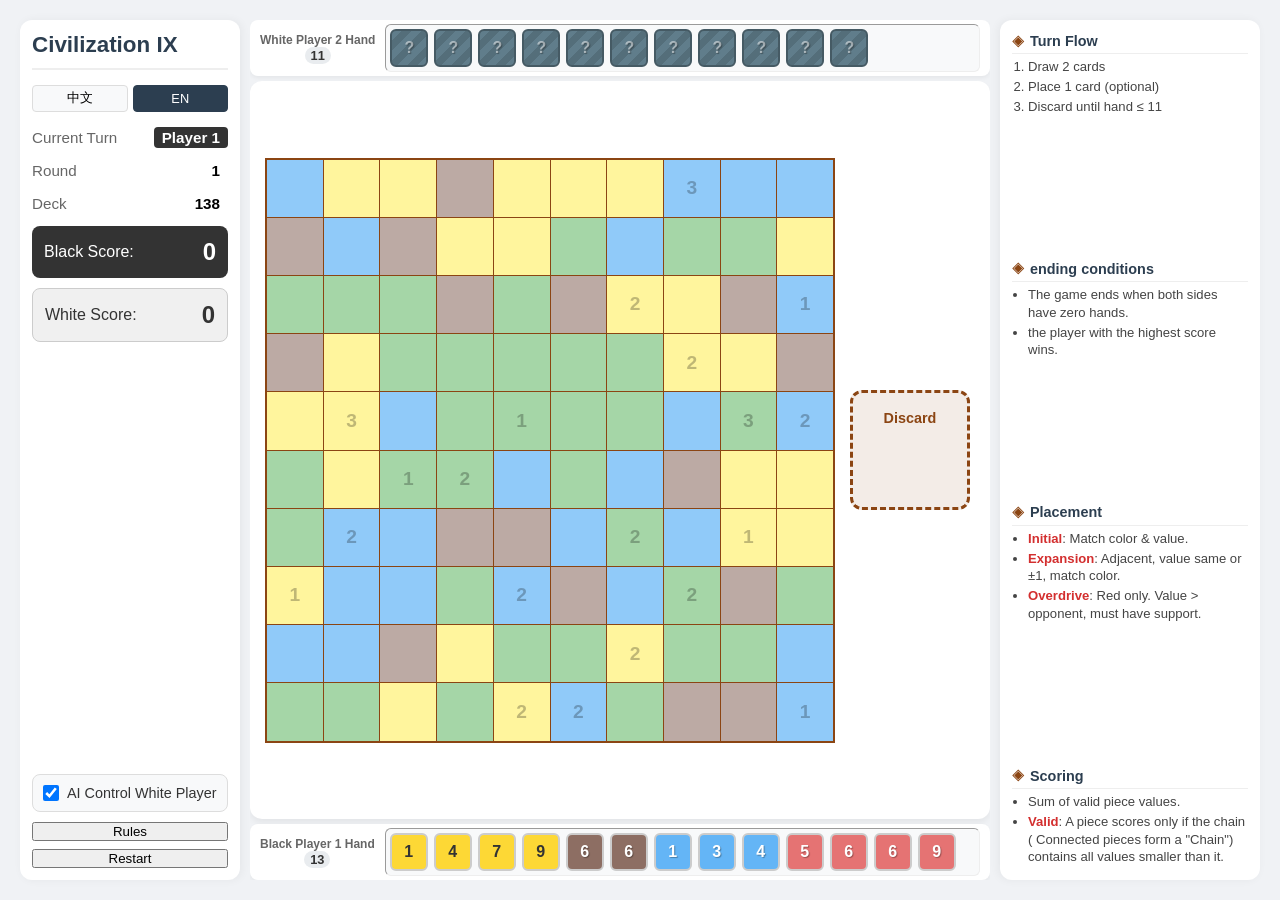
==== game.html @ 2aef65e0 "new game" ====
<!DOCTYPE html>
<html lang="zh-CN">
<head>
    <meta charset="UTF-8">
    <meta name="viewport" content="width=device-width, initial-scale=1.0">
    <title>Map Wars: 9th Civilization</title>
</head>
<body>
    <div class="game-container">
        <!-- 左侧信息栏 -->
        <aside class="sidebar left-sidebar">
            <div class="sidebar-top">
                <h1>Civilization IX</h1>
                <div class="language-select" style="margin-bottom: 15px; display: flex; gap: 5px;">
                    <button class="lang-btn" data-lang="zh">中文</button>
                    <button class="lang-btn active" data-lang="en">EN</button>
                </div>
                <div class="game-stats">
                    <div class="stat-item">
                        <span class="label">Current Turn</span>
                        <span id="current-player-name" class="value p1">Player 1</span>
                    </div>
                    <div class="stat-item">
                        <span class="label">Round</span>
                        <span id="round-number" class="value">1</span>
                    </div>
                    <div class="stat-item">
                        <span class="label">Deck</span>
                        <span id="deck-count" class="value">0</span>
                    </div>
                </div>
            </div>
            
            <div class="player-scores">
                <div class="score-card p1">
                    <span class="player-label">Black Score:</span>
                    <span id="p1-score" class="score-value">0</span>
                </div>
                <div class="score-card p2">
                    <span class="player-label">White Score:</span>
                    <span id="p2-score" class="score-value">0</span>
                </div>
            </div>

            <div class="sidebar-bottom">
                <div class="ai-control" style="margin-bottom: 10px; padding: 10px; background: #f8f9fa; border-radius: 8px; border: 1px solid #ddd;">
                    <label style="display: flex; align-items: center; cursor: pointer; font-size: 0.9rem; color: #333;">
                        <input type="checkbox" id="ai-toggle" style="margin-right: 8px; width: 16px; height: 16px;" checked>
                        AI Control White Player
                    </label>
                </div>
                <button id="rules-btn" class="btn primary" style="width: 100%; margin-bottom: 8px;">Rules</button>
                <button id="restart-btn" class="btn secondary" style="width: 100%;">Restart</button>
            </div>
        </aside>

        <!-- 游戏说明模态框 -->
        <div id="rules-modal" class="modal hidden">
            <div class="modal-content rules-modal-content">
                <span class="close-btn" id="rules-modal-close">&times;</span>
                <div class="rules-scroll-area">
                    <h1>📜 Civilization IX Manual</h1>
                    <p><strong>Civilization IX</strong> is a 2-player abstract strategy game combining space occupation and hand management.</p>
                    
                    <div class="rules-story">
                        <p>Background:</p>
                        <ul>
                            <li>Board: Territory</li>
                            <li>Yellow: Plains</li>
                            <li>Green: Forest</li>
                            <li>Blue: River</li>
                            <li>Brown: Mountain</li>
                            <br>
                            <li>Yellow Card: Plains Civ</li>
                            <li>Green Card: Forest Civ</li>
                            <li>Blue Card: River Civ</li>
                            <li>Brown Card: Mountain Civ</li>
                            <li>Red Card: War Civ</li>
                        </ul>
                    </div>

                    <hr>

                    <h3>1. Components</h3>
                    <ul>
                        <li><strong>Star Map (Board)</strong>: 10x10 grid with four base colors (Yellow, Brown, Blue, Green). Some cells have base values of 1-3.</li>
                        <li><strong>Civilization (Hand)</strong>:
                            <ul>
                                <li><strong>Build Cards</strong>: Yellow/Green (1-9), Blue (1-5), Brown (5-9).</li>
                                <li><strong>Attack Cards (Red)</strong>: Values 5-9, with special "Overdrive" ability.</li>                               
                            </ul>
                        </li>
                    </ul>

                    <hr>

                    <h3>2. Setup</h3>
                    <ul>
                        <li>Each player draws <strong>11 cards</strong> at the start.</li>
                        <li>Player 1 (Black) starts first, followed by Player 2 (White).</li>
                        <li>At the start of each turn, the current player automatically draws 2 cards.</li>
                    </ul>

                    <hr>

                    <h3>3. Turn Flow</h3>
                    <p>During each turn, you can:</p>
                    
                    <h4>A. Build Civilization (Place Card)</h4>
                    <p>Place <strong>at most 1 card</strong> per turn. Placement must follow one of these rules:</p>
                    <ol>
                        <li><strong>Initial</strong>: Match card color and cell color, and value.</li>
                        <li><strong>Expansion</strong>: Match color. Must be adjacent to your existing piece. Value must be same or adjacent (±1).</li>
                        <li><strong>Overdrive (Cover)</strong>: <strong>Red cards only</strong>. Can cover opponent's piece if:
                            <ul>
                                <li>Red card value is <strong>higher</strong> than opponent's piece.</li>
                                <li>Must be adjacent to your existing piece with same or adjacent (±1) value.</li>
                            </ul>
                        </li>
                    </ol>

                    <h4>B. Resource Recycling (Discard)</h4>
                    <ul>
                        <li>Drag 1 card (or 2 if no card was placed) to the "Discard" area.</li>
                        <li>Discard area shows the last recycled card.</li>
                    </ul>

                    <h4>🏁 Turn End</h4>
                    <ul>
                        <li>Turn ends when your hand size is <strong>≤ 11 cards</strong>.</li>
                        <li><em>Note: If you placed a card, discard 1. If not, discard 2 to reach ≤ 11.</em></li>
                    </ul>

                    <hr>

                    <h3>4. Scoring</h3>
                    <p>Game ends when <strong>both players have no cards</strong>. Points are then calculated.</p>
                    
                    <h4>Chain Scoring Rule:</h4>
                    <ul>
                        <li>Connected pieces (Up, Down, Left, Right) form a "Civilization Chain".</li>
                        <li><strong>Ladder Check</strong>: A piece scores only if the chain contains <strong>all values smaller than it</strong>.
                            <ul>
                                <li><em>Example: A value 4 piece scores only if values 1, 2, and 3 exist in the same chain.</em></li>
                            </ul>
                        </li>
                        <li>If valid, the piece value is added to your score; otherwise, it scores 0.</li>
                    </ul>

                    <hr>

                    <h3>5. Victory</h3>
                    <ul>
                        <li>The player with the highest total score wins. Ties are possible.</li>
                    </ul>
                </div>
            </div>
        </div>

        <!-- 中间主区域 -->
        <main class="game-main">
            <!-- Player 2 Hand (Top) -->
            <div class="player-area" id="player2-area">
                <div class="hand-container horizontal-hand-container">
                    <div class="hand-info-mini">
                        <span class="hand-label">White Player 2 Hand</span>
                        <span id="p2-hand-count" class="count-badge">7</span>
                    </div>
                    <div class="hand horizontal-hand" id="p2-hand"></div>
                </div>
            </div>

            <!-- 棋盘与紧靠的丢弃区 -->
            <div class="middle-section">
                <div class="board-main">
                    <div class="board-container">
                        <div id="board" class="board"></div>
                    </div>
                    
                    <!-- 丢弃区紧靠棋盘右侧 -->
                    <aside class="right-panel">
                        <div id="discard-square" class="discard-square">
                            <span class="discard-label">Discard</span>
                            <div id="discard-content" class="discard-content"></div>
                        </div>
                    </aside>
                </div>
            </div>

            <!-- Player 1 Hand (Bottom) -->
            <div class="player-area" id="player1-area">
                <div class="hand-container horizontal-hand-container">
                    <div class="hand-info-mini">
                        <span class="hand-label">Black Player 1 Hand</span>
                        <span id="p1-hand-count" class="count-badge">7</span>
                    </div>
                    <div class="hand horizontal-hand" id="p1-hand"></div>
                </div>
            </div>
        </main>

        <!-- Rules Sidebar -->
        <aside class="rules-sidebar">
            <div class="game-rules">
                <section class="rules-section">
                    <h3>Turn Flow</h3>
                    <ol>
                        <li>Draw 2 cards</li>
                        <li>Place 1 card (optional)</li>
                        <li>Discard until hand ≤ 11</li>
                    </ol>
                </section>

                <section class="rules-section">
                    <h3>Placement</h3>
                    <ul>
                        <li><strong>Initial</strong>: Match color & value.</li>
                        <li><strong>Expansion</strong>: Adjacent, value same or ±1, match color.</li>
                        <li><strong>Overdrive</strong>: Red only. Value > opponent, must have support.</li>
                    </ul>
                </section>

                <section class="rules-section">
                    <h3>Scoring</h3>
                    <ul>
                        <li>Sum of valid piece values.</li>
                        <li><strong>Valid</strong>: Chain must contain all smaller values.</li>
                    </ul>
                </section>

                <section class="rules-section">
                    <h3>Game End</h3>
                    <p>Game ends when both players have no cards.</p>
                </section>
            </div>
        </aside>
    </div>
    
    <!-- Modal: Game Over or Other Alerts -->
    <div id="message-modal" class="modal hidden">
        <div class="modal-content">
            <p id="modal-text"></p>
            <button id="modal-close-btn">Close</button>
        </div>
    </div>

</body>
</html>
<style>
:root {
    --bg-color: #f0f2f5;
    --board-bg: #eecfa1; /* 木纹色（默认，可能被覆盖） */
    --grid-line: #8b4513;
    --p1-color: #333; /* 黑棋 */
    --p2-color: #fff; /* 白棋 */
    --highlight-color: #4caf50;
    --selected-color: #ffeb3b;
    
    /* 格子颜色定义 */
    --cell-yellow: #fff59d;
    --cell-brown: #bcaaa4;
    --cell-blue: #90caf9;
    --cell-green: #a5d6a7;
    
    /* 卡牌颜色定义（稍微深一点以便看清文字） */
    --card-yellow: #fdd835;
    --card-brown: #8d6e63;
    --card-blue: #64b5f6;
    --card-green: #81c784;
    --card-red: #e57373;
}

* {
    box-sizing: border-box;
    margin: 0;
    padding: 0;
}

body {
    font-family: 'Segoe UI', Tahoma, Geneva, Verdana, sans-serif;
    background-color: var(--bg-color);
    display: flex;
    justify-content: center;
    height: 100vh; /* 占满全屏高度 */
    overflow: hidden; /* 禁止滚动 */
    padding: 10px;
}

.game-container {
    display: flex;
    flex-direction: row; 
    align-items: stretch;
    gap: 10px;
    max-width: 1400px;
    width: 100%;
    height: 100%; 
    padding: 10px;
    margin: 0 auto;
}

/* 左侧信息栏 */
.left-sidebar {
    width: 220px;
    background: white;
    padding: 12px;
    border-radius: 12px;
    box-shadow: 2px 0 10px rgba(0,0,0,0.05);
    display: flex;
    flex-direction: column;
    gap: 12px;
    flex-shrink: 0;
}

.sidebar-top h1 {
    font-size: 1.4rem;
    margin-bottom: 15px;
    color: #2c3e50;
    border-bottom: 2px solid #eee;
    padding-bottom: 10px;
}

.game-stats {
    display: flex;
    flex-direction: column;
    gap: 12px;
}

.stat-item {
    display: flex;
    justify-content: space-between;
    align-items: center;
    font-size: 0.95em;
}

.stat-item .label {
    color: #666;
}

.stat-item .value {
    font-weight: bold;
    padding: 2px 8px;
    border-radius: 4px;
}

.stat-item .value.p1 { background-color: #333; color: white; }
.stat-item .value.p2 { background-color: #f0f0f0; color: #333; border: 1px solid #ccc; }

.player-scores {
    display: flex;
    flex-direction: column;
    gap: 10px;
}

.score-card {
    padding: 12px;
    border-radius: 8px;
    display: flex;
    justify-content: space-between;
    align-items: center;
}

.score-card.p1 { background-color: #333; color: white; }
.score-card.p2 { background-color: #f0f0f0; color: #333; border: 1px solid #ccc; }

.score-value {
    font-size: 1.5rem;
    font-weight: bold;
}

.sidebar-bottom {
    margin-top: auto;
}

/* 主游戏区域（手牌-中间区-手牌） */
.game-main {
    flex: 1;
    display: flex;
    flex-direction: column;
    gap: 5px;
    min-width: 0;
    height: 100%;
    overflow: hidden; /* 防止内容溢出导致父元素变形 */
}

.player-area {
    width: 100%;
    background: white;
    padding: 4px 10px;
    border-radius: 8px;
    box-shadow: 0 2px 4px rgba(0,0,0,0.05);
    flex-shrink: 0;
}

.hand-container {
    display: flex;
    align-items: center;
    gap: 10px;
}

.hand-info-mini {
    display: flex;
    flex-direction: column;
    align-items: center;
    min-width: 80px;
}

.hand-label {
    font-size: 0.75em;
    color: #666;
    font-weight: bold;
}

.count-badge {
    background: #e9ecef;
    padding: 1px 6px;
    border-radius: 10px;
    font-size: 0.8em;
    font-weight: bold;
    color: #333;
}

.hand {
    flex: 1;
    display: flex;
    flex-wrap: nowrap;
    overflow-x: auto;
    gap: 6px;
    padding: 4px;
    background: #f8f9fa;
    border-radius: 6px;
    min-height: 48px;
    align-items: center;
    border: 1px inset #eee;
    scrollbar-width: none;
}

.hand::-webkit-scrollbar {
    display: none;
}

.card {
    width: 38px;
    height: 38px;
    border-radius: 6px;
    border: 2px solid #ccc;
    display: flex;
    justify-content: center;
    align-items: center;
    cursor: pointer;
    user-select: none;
    font-size: 1em;
    font-weight: bold;
    color: #fff;
    text-shadow: 1px 1px 1px rgba(0,0,0,0.3);
    transition: all 0.2s;
    flex-shrink: 0;
}

/* 卡牌颜色 */
.card.yellow { background-color: var(--card-yellow); color: #333; text-shadow: none; }
.card.brown { background-color: var(--card-brown); }
.card.blue { background-color: var(--card-blue); }
.card.green { background-color: var(--card-green); }
.card.red { background-color: var(--card-red); }

.card.selected {
    transform: scale(1.15);
    box-shadow: 0 0 8px var(--selected-color);
    border-color: var(--selected-color) !important;
    z-index: 10;
}

/* Board */
.middle-section {
    flex: 1;
    display: flex;
    flex-direction: row;
    gap: 5px;
    min-height: 0;
    min-width: 0; /* 允许内部元素根据比例收缩 */
}

.board-main {
    flex: 1;
    background: white;
    padding: 15px;
    border-radius: 12px;
    box-shadow: 0 4px 6px rgba(0,0,0,0.05);
    display: flex;
    flex-direction: row;
    justify-content: center;
    align-items: center;
    min-height: 0;
    min-width: 0; /* 关键：允许 board-main 缩小以适应比例计算 */
    gap: 15px;
}

.board-container {
    /* 使用 vmin 方案：无论窗口如何变化，棋盘始终以视口较小边的 65% 作为基准，
       这样在所有浏览器中都能保证绝对的正方形，且不会被父容器宽度限制死 */
    height: 65vmin; 
    width: 65vmin;
    max-height: calc(100vh - 250px);
    max-width: calc(100% - 140px);
    aspect-ratio: 1 / 1;
    flex: 0 0 auto;
    display: block;
    position: relative;
}

.board {
    display: grid;
    grid-template-columns: repeat(10, 1fr);
    grid-template-rows: repeat(10, 1fr);
    gap: 1px;
    background-color: var(--grid-line);
    border: 2px solid var(--grid-line);
    width: 100%;
    height: 100%;
}

.right-panel {
    width: 125px;
    display: flex;
    flex-direction: column;
    gap: 10px;
    flex-shrink: 0;
    justify-content: center;
}

.rules-sidebar {
    width: 260px;
    background: white;
    padding: 12px;
    border-radius: 12px;
    box-shadow: -2px 0 10px rgba(0,0,0,0.05);
    display: flex;
    flex-direction: column;
    flex-shrink: 0;
    height: 100%;
}

.game-rules {
    height: 100%;
    display: flex;
    flex-direction: column;
    justify-content: space-between; /* 均匀分布规则段落 */
    font-size: 0.82rem;
    color: #444;
    line-height: 1.35;
}

.rules-section {
    margin-bottom: 8px;
}

.rules-section:last-child {
    margin-bottom: 0;
}

.rules-section h3 {
    font-size: 0.9rem;
    color: #2c3e50;
    margin-bottom: 4px;
    padding-bottom: 2px;
    border-bottom: 1px solid #eee;
    display: flex;
    align-items: center;
}

.rules-section h3::before {
    content: '◈';
    margin-right: 6px;
    color: #8b4513;
    font-size: 0.75rem;
}

.rules-section ul, .rules-section ol {
    padding-left: 16px;
}

.rules-section li {
    margin-bottom: 2px;
}

.rules-section strong {
    color: #d32f2f;
}

.discard-container {
    display: flex;
    flex-direction: column;
    align-items: center;
    justify-content: center;
    height: 100%;
}

.discard-square {
    width: 120px;
    height: 120px;
    border: 3px dashed #8b4513;
    border-radius: 12px;
    background-color: rgba(139, 69, 19, 0.1);
    display: flex;
    flex-direction: column;
    align-items: center;
    justify-content: center;
    cursor: pointer;
    transition: all 0.3s;
    position: relative;
}

.discard-square:hover {
    background-color: rgba(139, 69, 19, 0.2);
    transform: scale(1.05);
}

.discard-label {
    font-size: 0.9em;
    font-weight: bold;
    color: #8b4513;
    margin-bottom: 5px;
    pointer-events: none;
}

.discard-content {
    width: 60px;
    height: 60px;
    display: flex;
    justify-content: center;
    align-items: center;
}

.discard-content .card {
    transform: scale(1.5);
    cursor: default;
}

.cell {
    position: relative;
    cursor: pointer;
    width: 100%;
    height: 100%;
    display: flex;
    justify-content: center;
    align-items: center;
}

/* 颜色样式 */
.cell.yellow { background-color: var(--cell-yellow); }
.cell.brown { background-color: var(--cell-brown); }
.cell.blue { background-color: var(--cell-blue); }
.cell.green { background-color: var(--cell-green); }

.cell:hover {
    filter: brightness(0.9);
}

.cell.has-piece {
    cursor: default;
}

/* 合法位置高亮 */
.cell.highlight-valid::after {
    content: '';
    position: absolute;
    top: 0;
    left: 0;
    right: 0;
    bottom: 0;
    background-color: rgba(255, 255, 255, 0.3);
    box-shadow: inset 0 0 0 4px #3406b1, inset 0 0 20px rgba(198, 8, 11, 0.8);
    z-index: 3;
    pointer-events: none;
    animation: pulse-highlight 1s infinite ease-in-out;
}

/* 最后落子位置高亮 */
.cell.last-move::before {
    content: '';
    position: absolute;
    top: 0;
    left: 0;
    right: 0;
    bottom: 0;
    border: 3px solid #ff4444; /* 显眼的红色边框 */
    background-color: rgba(255, 68, 68, 0.15); /* 淡淡的红底 */
    z-index: 4;
    pointer-events: none;
    box-shadow: 0 0 10px rgba(255, 68, 68, 0.5);
}

@keyframes pulse-highlight {
    0% { opacity: 0.6; transform: scale(1); }
    50% { opacity: 1; transform: scale(0.98); }
    100% { opacity: 0.6; transform: scale(1); }
}

.cell-number {
    font-size: 1.2rem;
    font-weight: bold;
    color: rgba(0, 0, 0, 0.25); /* 半透明黑色，避免干扰棋子视觉 */
    user-select: none;
    z-index: 1;
}

/* 移动端字体调整 */
@media (max-width: 600px) {
    .cell-number {
        font-size: 0.9rem;
    }
}

.piece {
    width: 90%;
    height: 90%;
    border-radius: 6px; /* 类似卡牌的圆角 */
    position: absolute;
    top: 5%;
    left: 5%;
    z-index: 2; /* 确保在数字之上 */
    display: flex;
    justify-content: center;
    align-items: center;
    font-weight: bold;
    font-size: 1.1em;
    color: white; /* 默认文字颜色 */
    text-shadow: 1px 1px 1px rgba(0,0,0,0.3);
    border-width: 3px;
    border-style: solid;
    box-shadow: 0 2px 4px rgba(0,0,0,0.2);
}

/* 棋子颜色（对应手牌颜色）- 仅作为文字颜色或边框颜色的参考，背景由玩家归属决定 */
/* 
.piece.yellow { background-color: var(--card-yellow); color: #333; text-shadow: none; }
.piece.brown { background-color: var(--card-brown); }
.piece.blue { background-color: var(--card-blue); }
.piece.green { background-color: var(--card-green); }
*/

/* 区分两家落子归属（通过背景颜色和边框） */
.piece.p1 {
    background-color: #333; /* 玩家1 深色背景 */
    color: #fff;            /* 白色文字 */
    border-color: #000;     /* 黑色边框 */
}

.piece.p2 {
    background-color: #f0f0f0; /* 玩家2 浅色背景 */
    color: #000;               /* 黑色文字 */
    border-color: #fff;        /* 白色边框 */
}

/* 如果想保留原来的颜色信息，可以用文字颜色来区分 */
.piece.p1.yellow { color: var(--card-yellow); }
.piece.p1.brown { color: var(--card-brown); }
.piece.p1.blue { color: var(--card-blue); }
.piece.p1.green { color: var(--card-green); }
.piece.p1.red { color: var(--card-red); }

/* 对于浅色背景的P2，颜色可能需要调整深一点以保证对比度，或者直接用原色 */
.piece.p2.yellow { color: #fbc02d; /* 深一点的黄 */ }
.piece.p2.brown { color: #795548; /* 原棕色 */ }
.piece.p2.blue { color: #1976d2; /* 原蓝色 */ }
.piece.p2.green { color: #388e3c; /* 原绿色 */ }
.card.ai-hidden {
    background: linear-gradient(135deg, #607d8b 25%, #546e7a 25%, #546e7a 50%, #607d8b 50%, #607d8b 75%, #546e7a 75%, #546e7a 100%);
    background-size: 20px 20px;
    color: rgba(255,255,255,0.5);
    border: 2px solid #455a64;
    cursor: default;
}

.lang-btn {
    flex: 1;
    padding: 4px 8px;
    font-size: 0.8rem;
    border: 1px solid #ddd;
    background: #f8f9fa;
    cursor: pointer;
    border-radius: 4px;
    transition: all 0.2s;
}

.lang-btn.active {
    background: #2c3e50;
    color: white;
    border-color: #2c3e50;
}

.lang-btn:hover:not(.active) {
    background: #e9ecef;
}

/* Modal */
.modal {
    position: fixed;
    top: 0; left: 0; width: 100%; height: 100%;
    background: rgba(0,0,0,0.5);
    display: flex;
    justify-content: center;
    align-items: center;
    z-index: 100;
}

.modal.hidden {
    display: none;
}

.modal-content {
    background: white;
    padding: 20px;
    border-radius: 8px;
    text-align: center;
    box-shadow: 0 4px 12px rgba(0,0,0,0.15);
}

/* 游戏说明模态框特有样式 */
.rules-modal-content {
    max-width: 800px;
    width: 90%;
    max-height: 85vh;
    display: flex;
    flex-direction: column;
    text-align: left;
    position: relative;
    padding: 30px;
}

.rules-scroll-area {
    overflow-y: auto;
    padding-right: 15px;
}

.rules-scroll-area h1 {
    font-size: 1.8rem;
    margin-bottom: 20px;
    color: #2c3e50;
    text-align: center;
}

.rules-scroll-area h3 {
    margin: 20px 0 10px 0;
    color: #2c3e50;
    border-left: 4px solid #4caf50;
    padding-left: 10px;
}

.rules-scroll-area h4 {
    margin: 15px 0 8px 0;
    color: #34495e;
}

.rules-scroll-area p {
    margin-bottom: 10px;
    line-height: 1.6;
    color: #444;
}

.rules-scroll-area ul, .rules-scroll-area ol {
    margin-bottom: 15px;
    padding-left: 25px;
    line-height: 1.6;
    color: #444;
}

.rules-scroll-area li {
    margin-bottom: 5px;
}

.rules-scroll-area hr {
    margin: 25px 0;
    border: 0;
    border-top: 1px solid #eee;
}

.rules-story {
    background: #f9f9f9;
    padding: 15px;
    border-radius: 8px;
    font-size: 0.9rem;
    color: #666;
    margin-bottom: 20px;
}

.rules-story ul {
    list-style: none;
    padding-left: 0;
    display: grid;
    grid-template-columns: 1fr 1fr;
    gap: 5px;
}

.close-btn {
    position: absolute;
    top: 15px;
    right: 20px;
    font-size: 28px;
    cursor: pointer;
    color: #aaa;
    transition: color 0.2s;
}

.close-btn:hover {
    color: #333;
}

/* Responsive tweaks for very small screens */
@media (max-height: 600px) {
    header { padding: 5px 10px; }
    header h1 { font-size: 1rem; }
    .player-area { padding: 5px; }
    .card { width: 30px; height: 30px; font-size: 0.8em; }
    .hand { min-height: 40px; }
}

</style>
<script>
// 游戏常量
const BOARD_SIZE = 10;
const INITIAL_HAND_SIZE = 11;
const CELL_COLORS = ['yellow', 'brown', 'blue', 'green'];
const CARD_COLORS = ['yellow', 'brown', 'blue', 'green', 'red'];

// 游戏状态
let state = {
    currentLang: 'en',
    board: [],
    currentPlayer: 1,
    round: 1,
    selectedCardIndex: null,
    discardedCard: null,
    lastMove: null, // 新增：记录最后一次落子的位置 {row, col}
    gameActive: true,
    placedThisTurn: false, // 新增：记录本回合是否已放置棋子
    isAIEnabled: true, // 新增：是否开启AI托管
    deck: [], // 新增牌堆
    players: {
        1: { name: '玩家 1 黑色', hand: [] },
        2: { name: '玩家 2 白色', hand: [] }
    },
    aiPlannedCardIndex: null // 记录极大极小法选中的最佳落子手牌索引
};

// 多语言配置
const i18n = {
    zh: {
        gameTitle: "《 九阶文明 》",
        currentPlayer: "当前回合",
        p1Name: "玩家 1",
        p2Name: "玩家 2",
        round: "回合数",
        deckRemaining: "牌堆剩余",
        p1ScoreLabel: "黑棋玩家得分：",
        p2ScoreLabel: "白棋玩家得分：",
        aiControl: "电脑托管白色玩家",
        rulesBtn: "游戏说明",
        restartBtn: "重新开始",
        p1HandLabel: "黑色玩家 1 手牌",
        p2HandLabel: "白色玩家 2 手牌",
        discardLabel: "丢弃区",
        modalClose: "关闭",
        gameOverTitle: "游戏结束！",
        p1Win: "玩家 1 (黑棋) 获胜！",
        p2Win: "玩家 2 (白棋) 获胜！",
        draw: "平局！",
        scoreDetail: "最终得分 - 黑棋: {s1}, 白棋: {s2}",
        alertPlaced: "本回合已经放置过棋子了，请丢弃手牌以结束回合。",
        alertSelectCard: "请先选择一张手牌！",
        alertRedOnly: "覆盖失败！只有红色手牌可以覆盖对手的棋子。",
        alertRedHigher: "覆盖失败！红色手牌数值 ({v1}) 必须高于对方的牌数值 ({v2})。",
        alertRedSupport: "覆盖失败！要求目标格四周有己方且数值相同或相邻的棋子。",
        alertInvalidMove: "落子失败！请检查：\n1. 是否颜色相同且数值匹配 (针对1-3分格子)\n2. 是否颜色相同且相邻有数值相同或相邻的己方棋子\n3. 红色手牌覆盖对方棋子需数值更高且相邻有己方棋子",
        rulesHtml: `
            <h1>📜 《九阶文明》游戏说明书</h1>
            <p><strong>《九阶文明》</strong> 是一款融合了空间占领、数值博弈与手牌管理的双人(或多人)抽象策略游戏。</p>
            <div class="rules-story">
                <p>颜色代表：黄色-平原, 绿色-森林, 蓝色-河流, 棕色-山川, 红色-战争</p>
            </div>
            <hr>
            <h3>1. 游戏组件</h3>
            <ul>
                <li><strong>星图 (棋盘)</strong>：10x10 网格，四种基础颜色。</li>
                <li><strong>文明序列 (手牌)</strong>：8组黄牌 (1-9)、4组绿牌 (1-9)、4组蓝牌 (1-5)、4组棕牌 (5-9)   、2组红色 (5-9)。</li>
            </ul>
            <hr>
            <h3>2. 回合流程</h3>
            <p>1. 抓2张牌；2. 放置最多1张牌；3. 弃牌至手牌 ≤ 11张。</p>
            <hr>
            <h3>3. 落子规则</h3>
            <ul>
                <li><strong>初始占领</strong>：颜色与数值均匹配。</li>
                <li><strong>扩张连通</strong>：放置在己方四周，数值相同或相邻(±1)。</li>
                <li><strong>降维覆盖</strong>：红色牌可覆盖对手，需数值更大且四周有己方支撑。</li>
            </ul>
            <hr>
            <h3>4. 得分与结算</h3>
            <p><strong>连通块法则</strong>：连通块内必须包含比该棋子小的所有数值才能得分。</p>
        `
    },
    en: {
        gameTitle: "Civilization IX",
        currentPlayer: "Current Turn",
        p1Name: "Player 1",
        p2Name: "Player 2",
        round: "Round",
        deckRemaining: "Deck",
        p1ScoreLabel: "Black Score:",
        p2ScoreLabel: "White Score:",
        aiControl: "AI Control White Player",
        rulesBtn: "Rules",
        restartBtn: "Restart",
        p1HandLabel: "Black Player 1 Hand",
        p2HandLabel: "White Player 2 Hand",
        discardLabel: "Discard",
        modalClose: "Close",
        gameOverTitle: "Game Over!",
        p1Win: "Player 1 (Black) Wins!",
        p2Win: "Player 2 (White) Wins!",
        draw: "It's a Draw!",
        scoreDetail: "Final Score - Black: {s1}, White: {s2}",
        alertPlaced: "You have already placed a piece this turn. Please discard to end your turn.",
        alertSelectCard: "Please select a card first!",
        alertRedOnly: "Cover failed! Only red cards can cover opponent's pieces.",
        alertRedHigher: "Cover failed! Red card value ({v1}) must be higher than the target piece ({v2}).",
        alertRedSupport: "Cover failed! Target cell must be adjacent to your existing piece with same or adjacent value.",
        alertInvalidMove: "Invalid move! Please check:\n1. Match color and value (for 1-3 point cells)\n2. Match color and adjacent to your piece with same or adjacent value\n3. Red card cover needs higher value and your support piece nearby",
        rulesHtml: `
            <h1>📜 Civilization IX Manual</h1>
            <p><strong>Civilization IX</strong> is a 2-player abstract strategy game combining space occupation and hand management.</p>
            <div class="rules-story">
                <p>Colors: Yellow-Plains, Green-Forest, Blue-River, Brown-Mountain, Red-War</p>
            </div>
            <hr>
            <h3>1. Components</h3>
            <ul>
                <li><strong>Star Map (Board)</strong>: 10x10 grid with 4 base colors.</li>
                <li><strong>Civilization (Hand)</strong>: 8 sets of yellow cards (1-9), 4 sets of green cards (1-9), 4 sets of blue cards (1-5), 4 sets of brown cards (5-9),  4 sets of red cards (5-9).</li>
            </ul>
            <hr>
            <h3>2. Turn Flow</h3>
            <p>1. Draw 2 cards; 2. Place up to 1 card; 3. Discard until hand ≤ 11.</p>
            <hr>
            <h3>3. Placement Rules</h3>
            <ul>
                <li><strong>Initial</strong>: Match card color and cell color, and value.</li>
                <li><strong>Expansion</strong>: Match color. Must be adjacent to your existing piece. Value must be same or adjacent (±1).</li>
                <li><strong>Overdrive (Cover)</strong>: <strong>Red cards only</strong>. Can cover opponent's piece if:
                    <ul>
                        <li>Red card value is <strong>higher</strong> than opponent's piece.</li>
                        <li>Must be adjacent to your existing piece with same or adjacent (±1) value.</li>
                    </ul>
                </li>
            </ul>
            <hr>
            <h3>4. Scoring</h3>
            <p><strong>Chain Scoring Rule</strong>: Connected pieces form a "Civilization Chain". A piece scores only if the chain contains <strong>all values smaller than it</strong>.</p>
        `
    }
};

// DOM 元素
const boardEl = document.getElementById('board');
const p1HandEl = document.getElementById('p1-hand');
const p2HandEl = document.getElementById('p2-hand');
const turnIndicatorEl = document.getElementById('current-player-name');
const roundIndicatorEl = document.getElementById('round-number');
const restartBtn = document.getElementById('restart-btn');
const discardSquareEl = document.getElementById('discard-square');
const discardContentEl = document.getElementById('discard-content');
const p1Area = document.getElementById('player1-area');
const p2Area = document.getElementById('player2-area');
const p1CountEl = document.getElementById('p1-hand-count');
const p2CountEl = document.getElementById('p2-hand-count');
const p1ScoreEl = document.getElementById('p1-score');
const p2ScoreEl = document.getElementById('p2-score');
const deckCountEl = document.getElementById('deck-count');
const aiToggleEl = document.getElementById('ai-toggle');
const rulesBtn = document.getElementById('rules-btn');
const rulesModal = document.getElementById('rules-modal');
const rulesModalClose = document.getElementById('rules-modal-close');

// 语言切换处理
const langBtns = document.querySelectorAll('.lang-btn');
langBtns.forEach(btn => {
    btn.addEventListener('click', () => {
        const lang = btn.dataset.lang;
        if (state.currentLang === lang) return;
        
        state.currentLang = lang;
        langBtns.forEach(b => b.classList.toggle('active', b.dataset.lang === lang));
        updateLanguageUI();
    });
});

function updateLanguageUI() {
    const t = i18n[state.currentLang];
    
    // 更新左侧边栏
    document.querySelector('.sidebar-top h1').textContent = t.gameTitle;
    document.querySelector('.stat-item:nth-child(1) .label').textContent = t.currentPlayer;
    document.querySelector('.stat-item:nth-child(2) .label').textContent = t.round;
    document.querySelector('.stat-item:nth-child(3) .label').textContent = t.deckRemaining;
    
    document.querySelector('.score-card.p1 .player-label').textContent = t.p1ScoreLabel;
    document.querySelector('.score-card.p2 .player-label').textContent = t.p2ScoreLabel;
    
    document.querySelector('.ai-control label').lastChild.textContent = t.aiControl;
    rulesBtn.textContent = t.rulesBtn;
    restartBtn.textContent = t.restartBtn;
    
    // 更新手牌区域标签
    document.querySelector('#player1-area .hand-label').textContent = t.p1HandLabel;
    document.querySelector('#player2-area .hand-label').textContent = t.p2HandLabel;
    
    // 更新丢弃区标签
    document.querySelector('.discard-label').textContent = t.discardLabel;
    
    // 更新规则说明模态框
    document.querySelector('.rules-scroll-area').innerHTML = t.rulesHtml;
    
    // 更新右侧规则栏
    const rulesSidebar = document.querySelector('.rules-sidebar');
    if (state.currentLang === 'en') {
        rulesSidebar.innerHTML = `
            <div class="game-rules">
                <section class="rules-section">
                    <h3>Turn Flow</h3>
                    <ol>
                        <li>Draw 2 cards </li>
                        <li>Place 1 card (optional)</li>
                        <li>Discard until hand ≤ 11</li>
                    </ol>
                </section>
                <section class="rules-section">
                    <h3>ending conditions</h3>
                    <ul>
                        <li>The game ends when both sides have zero hands.</li>
                        <li>the player with the highest score wins.</li>
                    </ul>
                </section>                
                <section class="rules-section">
                    <h3>Placement</h3>
                    <ul>
                        <li><strong>Initial</strong>: Match color & value.</li>
                        <li><strong>Expansion</strong>: Adjacent, value same or ±1, match color.</li>
                        <li><strong>Overdrive</strong>: Red only. Value > opponent, must have support.</li>
                    </ul>
                </section>
                <section class="rules-section">
                    <h3>Scoring</h3>
                    <ul>
                        <li>Sum of valid piece values.</li>
                        <li><strong>Valid</strong>: A piece scores only if the chain ( Connected pieces form a "Chain") contains all values smaller than it.</li>
                    </ul>
                </section>
            </div>
        `;
    } else {
        // 恢复中文规则栏（简化逻辑，直接替换 HTML）
        rulesSidebar.innerHTML = `
            <div class="game-rules">
                <section class="rules-section">
                    <h3>回合流程</h3>
                    <ol>
                        <li>抓2张牌</li>
                        <li>放置1张牌到棋盘（符合规则）</li>
                        <li>丢弃1张牌（如无牌放置，则丢弃2张）</li>
                    </ol>
                </section>
                <section class="rules-section">
                    <h3>落子规则</h3>
                    <ul>
                        <li><strong>初始占领</strong>：手牌与格子颜色与数值均相同。</li>
                        <li><strong>扩张连通</strong>：放置在己方四周，与己方棋子数值相同或相邻(±1)，与格子颜色相同。</li>
                        <li><strong>降维覆盖</strong>：<strong>仅限红色手牌</strong>。数值需大于对手且四周有己方棋子(数值相同或相邻)可将对手牌覆盖。</li>
                    </ul>
                </section>
                <section class="rules-section">
                    <h3>结束条件</h3>
                    <ul>
                        <li>牌堆耗尽，双方手牌为0</li>
                        <li>得分高者获胜</li>
                    </ul>
                </section>                
                <section class="rules-section">
                    <h3>得分算法</h3>
                    <ul>
                        <li>得分为所有有效棋子数值之和。</li>
                        <li><strong>有效校验</strong>：该棋子连接的己方棋子中包含所有比该棋子数值小的<strong>所有</strong>数值（如4分需有1,2,3）。</li>
                    </ul>
                </section>
            </div>
        `;
    }

    // 重新渲染当前状态文本
    updateUI();
}



// 监听AI开关
aiToggleEl.addEventListener('change', (e) => {
    state.isAIEnabled = e.target.checked;
    renderHands(); // 立即更新手牌显示（隐藏或显示）
    
    // 如果轮到玩家2且刚刚开启了AI，立即执行
    if (state.currentPlayer === 2 && state.isAIEnabled && state.gameActive) {
        runAIAction();
    }
});

// 游戏说明弹窗逻辑
rulesBtn.addEventListener('click', () => {
    rulesModal.classList.remove('hidden');
});

rulesModalClose.addEventListener('click', () => {
    rulesModal.classList.add('hidden');
});

// 点击模态框背景关闭
rulesModal.addEventListener('click', (e) => {
    if (e.target === rulesModal) {
        rulesModal.classList.add('hidden');
    }
});

// 辅助函数：生成随机整数 [min, max]
function getRandomInt(min, max) {
    return Math.floor(Math.random() * (max - min + 1)) + min;
}

// 初始化牌堆
function initDeck() {
    const deck = [];
    const config = [
        { color: 'yellow', groups: 8 , minv: 1, maxv: 9},      
        { color: 'green', groups: 4 ,minv: 1, maxv: 9},       
        { color: 'blue', groups: 4 ,minv: 1, maxv: 5},
        { color: 'brown', groups: 4 , minv: 4,maxv: 9},        
        { color: 'red', groups: 2 , minv: 5, maxv: 9},
    ];

    config.forEach(item => {
        for (let g = 0; g < item.groups; g++) {
            for (let v = item.minv; v <= item.maxv; v++) {
                deck.push({ color: item.color, value: v });
            }
        }
    });

    // 洗牌 (Fisher-Yates)
    for (let i = deck.length - 1; i > 0; i--) {
        const j = Math.floor(Math.random() * (i + 1));
        [deck[i], deck[j]] = [deck[j], deck[i]];
    }
    
    return deck;
}

// 初始化游戏
function initGame() {
    // 初始化牌堆
    state.deck = initDeck();

    // 初始化棋盘
    state.board = Array(BOARD_SIZE).fill(null).map(() => 
        Array(BOARD_SIZE).fill(null).map(() => ({
            owner: null,
            color: CELL_COLORS[Math.floor(Math.random() * CELL_COLORS.length)],
            value: 0, // 默认为0
            pieceColor: null,
            pieceValue: null
        }))
    );

    // 随机选择20个格子设为1-3，且颜色固定
    const colorForValue1 = ['yellow', 'blue', 'green'];
    let count = 0;
    while (count < 20) {
        const r = Math.floor(Math.random() * BOARD_SIZE);
        const c = Math.floor(Math.random() * BOARD_SIZE);
        if (state.board[r][c].value === 0) {
            state.board[r][c].value = getRandomInt(1, 3);
            state.board[r][c].color = colorForValue1[count % 3] || 'yellow';
            count++;
        }
    }

    // 初始化手牌：从牌堆中抽取 INITIAL_HAND_SIZE 张牌
    state.players[1].hand = [];
    state.players[2].hand = [];
    
    for (let i = 0; i < INITIAL_HAND_SIZE; i++) {
        drawCard(1);
        drawCard(2);
    }
    // 先手玩家（玩家 1）多抓一张牌,暂时取消
    drawCard(1);
    drawCard(1);    

    state.currentPlayer = 1;
    state.round = 1;
    state.selectedCardIndex = null;
    state.discardedCard = null;
    state.lastMove = null;
    state.placedThisTurn = false;
    state.gameActive = true;

    // 渲染
    renderBoard();
    renderHands();
    renderDiscardSquare();
    updateUI();
}

// 辅助函数：生成一张随机卡牌
function generateRandomCard() {
    return {
        color: CARD_COLORS[Math.floor(Math.random() * CARD_COLORS.length)],
        value: getRandomInt(1, 9) // 数值范围改为 1-9
    };
}

// 渲染棋盘
function renderBoard() {
    boardEl.innerHTML = '';
    const selectedCard = state.selectedCardIndex !== null ? state.players[state.currentPlayer].hand[state.selectedCardIndex] : null;

    for (let r = 0; r < BOARD_SIZE; r++) {
        for (let c = 0; c < BOARD_SIZE; c++) {
            const cellData = state.board[r][c];
            const cell = document.createElement('div');
            
            // 添加基础类和颜色类
            cell.className = `cell ${cellData.color}`;
            cell.dataset.row = r;
            cell.dataset.col = c;

            // 检查并添加最后落子的高亮提示
            if (state.lastMove && state.lastMove.row === r && state.lastMove.col === c) {
                cell.classList.add('last-move');
            }

            // 检查并添加合法落子位置的高亮提示
            if (selectedCard && isValidMove(r, c, selectedCard)) {
                cell.classList.add('highlight-valid');
            }
            
            // 显示数值
            // 创建一个 span 来显示数字，确保它在底层
            const numberSpan = document.createElement('span');
            numberSpan.className = 'cell-number';
            // 只有数值为0时才不显示
            numberSpan.textContent = cellData.value === 0 ? '' : cellData.value.toString();
            cell.appendChild(numberSpan);
            
            // 始终添加点击事件，以便处理覆盖逻辑
            cell.addEventListener('click', () => handleCellClick(r, c));
            
            // 放置棋子
            if (cellData.owner) {
                const piece = document.createElement('div');
                piece.className = `piece p${cellData.owner} ${cellData.pieceColor}`;
                // 显示棋子的数值
                piece.textContent = cellData.pieceValue;
                
                cell.appendChild(piece);
                cell.classList.add('has-piece');
            }
            
            boardEl.appendChild(cell);
        }
    }
}

// 抽取落子合法性校验逻辑 (支持传入自定义棋盘和玩家，用于 AI 模拟)
function isValidMove(row, col, card, board = state.board, playerId = state.currentPlayer) {
    const cell = board[row][col];
    const opponent = playerId === 1 ? 2 : 1;
    
    // 覆盖对手棋子的规则：仅限红色手牌，且数值必须高于对方
    if (cell.owner === opponent) {
        // 必须是红色手牌
        if (card.color !== 'red') return false;
        
        // 必须数值高于对方
        if (card.value <= cell.pieceValue) return false;
        
        // 且要求目标格四周有己方数值相同或相邻的棋子
        const directions = [[-1, 0], [1, 0], [0, -1], [0, 1]];
        for (const [dr, dc] of directions) {
            const nr = row + dr;
            const nc = col + dc;
            if (nr >= 0 && nr < BOARD_SIZE && nc >= 0 && nc < BOARD_SIZE) {
                const neighbor = board[nr][nc];
                if (neighbor.owner === playerId) {
                    if (Math.abs(neighbor.pieceValue - card.value) <= 1) {
                        return true;
                    }
                }
            }
        }
        return false;
    } 
    
    // 普通落子检查：该位置是否已有棋子
    if (cell.owner !== null) return false;

    // 规则一：手牌放置在棋盘上颜色相同的格子，且手牌和格子数值相同
    if (card.color === cell.color && card.value === cell.value) {
        return true;
    } 

    // 规则二：手牌放置在和棋盘颜色相同的格子，且格子数值为0，且格子相邻的格子存在己方手牌，且己方手牌的数值和放置的手牌数值相邻
    if (card.color === cell.color) {
        const directions = [[-1, 0], [1, 0], [0, -1], [0, 1]];
        for (const [dr, dc] of directions) {
            const nr = row + dr;
            const nc = col + dc;
            if (nr >= 0 && nr < BOARD_SIZE && nc >= 0 && nc < BOARD_SIZE) {
                const neighbor = board[nr][nc];
                if (neighbor.owner === playerId) {
                    // 支持相邻数值或相同数值
                    if (Math.abs(neighbor.pieceValue - card.value) <= 1) {
                        return true;
                    }
                }
            }
        }
    }

    return false;
}

// 渲染手牌
function renderHands() {
    renderHand(1, p1HandEl);
    renderHand(2, p2HandEl);
    
    // 更新手牌计数
    p1CountEl.textContent = state.players[1].hand.length;
    p2CountEl.textContent = state.players[2].hand.length;
}

function renderHand(playerId, container) {
    container.innerHTML = '';
    const hand = state.players[playerId].hand;
    
    // 如果是玩家2且开启了AI托管，不显示牌面
    const shouldHideHand = playerId === 2 && state.isAIEnabled;
    
    hand.forEach((card, index) => {
        const cardEl = document.createElement('div');
        
        if (shouldHideHand) {
            // AI托管时显示背面样式
            cardEl.className = `card ai-hidden`;
            cardEl.textContent = '?';
            container.appendChild(cardEl);
            return;
        }

        // 手牌现在有颜色属性
        cardEl.className = `card ${card.color}`;
        
        // 显示数字
        cardEl.textContent = card.value;
        
        // 只有当前玩家可以点击自己的手牌
        if (playerId === state.currentPlayer && state.gameActive) {
            cardEl.addEventListener('click', () => selectCard(index));
            if (state.selectedCardIndex === index) {
                cardEl.classList.add('selected');
            }
        } else {
            // 非当前回合玩家的手牌，或者不是自己的手牌
            // 对方的手牌，如果是本地双人游戏，明牌显示也可以
            // 这里我们保持原样，或者可以考虑是否隐藏对方手牌内容？
            // 既然是同屏桌游，通常是明牌或者点击查看，这里简单起见明牌显示
            if (playerId !== state.currentPlayer) {
                cardEl.style.opacity = '0.7';
                cardEl.style.cursor = 'default';
            }
        }
        
        container.appendChild(cardEl);
    });
}

// 更新 UI 状态
function updateUI() {
    const t = i18n[state.currentLang];
    turnIndicatorEl.textContent = state.currentPlayer === 1 ? t.p1Name : t.p2Name;
    turnIndicatorEl.className = 'value ' + (state.currentPlayer === 1 ? 'p1' : 'p2');
    roundIndicatorEl.textContent = state.round;
    deckCountEl.textContent = state.deck.length;

    if (state.currentPlayer === 1) {
        p1Area.classList.add('active');
        p2Area.classList.remove('active');
    } else {
        p1Area.classList.remove('active');
        p2Area.classList.add('active');
    }

    const scores = calculateScores();
    p1ScoreEl.textContent = scores[1];
    p2ScoreEl.textContent = scores[2];

    checkGameOver(scores);
}

// 检查游戏是否结束
function checkGameOver(scores) {
    if (!state.gameActive) return;
    if (state.players[1].hand.length === 0 && state.players[2].hand.length === 0) {
        state.gameActive = false;
        const t = i18n[state.currentLang];
        
        let resultMsg = "";
        if (scores[1] > scores[2]) {
            resultMsg = t.p1Win;
        } else if (scores[2] > scores[1]) {
            resultMsg = t.p2Win;
        } else {
            resultMsg = t.draw;
        }
        
        const detailMsg = t.scoreDetail.replace('{s1}', scores[1]).replace('{s2}', scores[2]);
        showModal(`<h2>${t.gameOverTitle}</h2><p>${resultMsg}</p><p>${detailMsg}</p>`);
    }
}

// 弹窗提示
const messageModal = document.getElementById('message-modal');
const modalText = document.getElementById('modal-text');
const modalCloseBtn = document.getElementById('modal-close-btn');

function showModal(content) {
    const t = i18n[state.currentLang];
    modalText.innerHTML = content;
    modalCloseBtn.textContent = t.modalClose;
    messageModal.classList.remove('hidden');
}

modalCloseBtn.addEventListener('click', () => {
    messageModal.classList.add('hidden');
});

// 计算双方分数的逻辑 (支持传入自定义棋盘用于 AI 评估)
function calculateScores(customBoard = null) {
    const boardToUse = customBoard || state.board;
    const scores = { 1: 0, 2: 0 };
    const visited = Array(BOARD_SIZE).fill(null).map(() => Array(BOARD_SIZE).fill(false));

    for (let r = 0; r < BOARD_SIZE; r++) {
        for (let c = 0; c < BOARD_SIZE; c++) {
            const cell = boardToUse[r][c];
            if (cell.owner && !visited[r][c]) {
                const component = [];
                const valueSet = new Set();
                const owner = cell.owner;
                
                // BFS 查找整个连通块
                const queue = [[r, c]];
                visited[r][c] = true;
                
                while (queue.length > 0) {
                    const [currR, currC] = queue.shift();
                    const currCell = boardToUse[currR][currC];
                    component.push(currCell);
                    valueSet.add(currCell.pieceValue);
                    
                    const directions = [[-1, 0], [1, 0], [0, -1], [0, 1]];
                    for (const [dr, dc] of directions) {
                        const nr = currR + dr;
                        const nc = currC + dc;
                        if (nr >= 0 && nr < BOARD_SIZE && nc >= 0 && nc < BOARD_SIZE) {
                            const neighbor = boardToUse[nr][nc];
                            if (neighbor.owner === owner && !visited[nr][nc]) {
                                visited[nr][nc] = true;
                                queue.push([nr, nc]);
                            }
                        }
                    }
                }
                
                // 优化得分计算：先找到最大连续值 X
                let maxContinuousValue = 0;
                while (valueSet.has(maxContinuousValue + 1)) {
                    maxContinuousValue++;
                }
                
                // 连通块得分法则：数值为 v 的棋子得分，前提是块内包含 1 到 v-1
                // 也就是说 pieceValue <= maxContinuousValue + 1 的棋子都能得分
                for (const piece of component) {
                    if (piece.pieceValue <= maxContinuousValue + 1) {
                        scores[owner] += piece.pieceValue;
                    }
                }
            }
        }
    }
    return scores;
}

// 渲染丢弃区
function renderDiscardSquare() {
    discardContentEl.innerHTML = '';
    if (state.discardedCard) {
        const cardEl = document.createElement('div');
        cardEl.className = `card ${state.discardedCard.color}`;
        cardEl.textContent = state.discardedCard.value;
        discardContentEl.appendChild(cardEl);
    }
}

// 丢弃逻辑
discardSquareEl.addEventListener('click', () => {
    if (!state.gameActive) return;
    if (state.selectedCardIndex === null) {
        alert("请先选择一张要丢弃的手牌！");
        return;
    }

    const card = state.players[state.currentPlayer].hand[state.selectedCardIndex];
    
    // 1. 更新丢弃区
    state.discardedCard = { ...card };
    
    // 2. 移除手牌
    state.players[state.currentPlayer].hand.splice(state.selectedCardIndex, 1);
    state.selectedCardIndex = null;
    
    // 3. 渲染
    renderHands();
    renderDiscardSquare();

    // 3. 检查回合结束条件：手牌数不大于 初始手牌数
    if (state.players[state.currentPlayer].hand.length <= INITIAL_HAND_SIZE) {
        endTurn();
    } else {
        updateUI(); // 实时更新分数和UI
        // alert(`已丢弃。当前手牌数: ${state.players[state.currentPlayer].hand.length}，还需丢弃或放置直到手牌数 <= 12 以结束回合。`);
    }
});

// 交互逻辑：选择手牌
function selectCard(index) {
    if (!state.gameActive) return;
    
    // 如果点击已选中的，取消选中
    if (state.selectedCardIndex === index) {
        state.selectedCardIndex = null;
    } else {
        state.selectedCardIndex = index;
    }
    renderHands(); // 重新渲染以更新选中样式
    renderBoard(); // 重新渲染棋盘以显示/隐藏高亮
}

// 交互逻辑：点击棋盘
function handleCellClick(row, col) {
    if (!state.gameActive) return;
    const t = i18n[state.currentLang];
    
    if (state.placedThisTurn) {
        alert(t.alertPlaced);
        return;
    }
    if (state.selectedCardIndex === null) {
        alert(t.alertSelectCard);
        return;
    }
    
    const card = state.players[state.currentPlayer].hand[state.selectedCardIndex];
    
    if (!isValidMove(row, col, card)) {
        const cell = state.board[row][col];
        const opponent = state.currentPlayer === 1 ? 2 : 1;
        
        if (cell.owner === opponent) {
            if (card.color !== 'red') {
                alert(t.alertRedOnly);
            } else if (card.value <= cell.pieceValue) {
                alert(t.alertRedHigher.replace('{v1}', card.value).replace('{v2}', cell.pieceValue));
            } else {
                alert(t.alertRedSupport);
            }
        } else {
            alert(t.alertInvalidMove);
        }
        return;
    }
    
    // 放置棋子
    placePiece(row, col);
}

// 放置棋子逻辑
function placePiece(row, col) {
    const card = state.players[state.currentPlayer].hand[state.selectedCardIndex];

    // 1. 更新棋盘
    state.board[row][col].owner = state.currentPlayer;
    state.board[row][col].pieceValue = card.value; // 记录放置的数值
    state.board[row][col].pieceColor = card.color; // 记录放置的颜色
    
    // 1.5 更新最后落子位置
    state.lastMove = { row, col };
    
    // 2. 移除手牌
    state.players[state.currentPlayer].hand.splice(state.selectedCardIndex, 1);
    state.selectedCardIndex = null;
    state.placedThisTurn = true; // 标记已放置
    
    // 3. 渲染更新
    renderBoard();
    renderHands();

    // 3. 检查回合结束条件：手牌数不大于 手牌数
    if (state.players[state.currentPlayer].hand.length <= INITIAL_HAND_SIZE) {
        endTurn();
    } else {
        updateUI(); // 实时更新分数和UI
    }
}

// --- AI 策略相关函数 ---

// 评估函数：计算当前棋盘对特定玩家的价值
function evaluateBoard(tempBoard, playerId) {
    const scores = calculateScores(tempBoard);
    let whitePieceCount = 0;
    for (let r = 0; r < BOARD_SIZE; r++) {
        for (let c = 0; c < BOARD_SIZE; c++) {
            if (tempBoard[r][c].owner === 2) whitePieceCount++;
        }
    }
    return (scores[2] - scores[1]) + whitePieceCount;
}

// 对抗性搜索算法：Minimax + Alpha-Beta 剪枝 + 启发式宽度限制
function minimax(board, p1Hand, p2Hand, depth, alpha, beta, isMaximizing) {
    // 递归终点：达到深度或双方手牌耗尽
    if (depth === 0 || (p1Hand.length === 0 && p2Hand.length === 0)) {
        return evaluateBoard(board, 2);
    }

    const currentPlayer = isMaximizing ? 2 : 1;
    const currentHand = isMaximizing ? p2Hand : p1Hand;

    // 收集所有合法落子并进行初步评估
    const possibleMoves = [];
    for (let i = 0; i < currentHand.length; i++) {
        const card = currentHand[i];
        for (let r = 0; r < BOARD_SIZE; r++) {
            for (let c = 0; c < BOARD_SIZE; c++) {
                if (isValidMove(r, c, card, board, currentPlayer)) {
                    // 简单的即时评估
                    const cell = board[r][c];
                    const prevOwner = cell.owner;
                    const prevPieceValue = cell.pieceValue;
                    const prevPieceColor = cell.pieceColor;

                    cell.owner = currentPlayer;
                    cell.pieceValue = card.value;
                    cell.pieceColor = card.color;
                    
                    const immediateEval = evaluateBoard(board, 2);
                    possibleMoves.push({ r, c, handIndex: i, eval: immediateEval });

                    // 回溯
                    cell.owner = prevOwner;
                    cell.pieceValue = prevPieceValue;
                    cell.pieceColor = prevPieceColor;
                }
            }
        }
    }

    // 如果没有任何合法落子，视为跳过本轮，继续模拟下一层
    if (possibleMoves.length === 0) {
        return minimax(board, p1Hand, p2Hand, depth - 1, alpha, beta, !isMaximizing);
    }

    // 启发式剪枝：限制搜索宽度
    const searchWidth = depth > 2 ? 3 : 5;
    if (isMaximizing) {
        possibleMoves.sort((a, b) => b.eval - a.eval);
        let maxEval = -Infinity;
        for (const move of possibleMoves.slice(0, searchWidth)) {
            const card = currentHand[move.handIndex];
            const cell = board[move.r][move.c];
            const prevOwner = cell.owner;
            const prevPieceValue = cell.pieceValue;
            const prevPieceColor = cell.pieceColor;

            cell.owner = 2;
            cell.pieceValue = card.value;
            cell.pieceColor = card.color;

            const nextP2Hand = [...p2Hand];
            nextP2Hand.splice(move.handIndex, 1);

            const evaluation = minimax(board, p1Hand, nextP2Hand, depth - 1, alpha, beta, false);
            maxEval = Math.max(maxEval, evaluation);
            alpha = Math.max(alpha, evaluation);

            cell.owner = prevOwner;
            cell.pieceValue = prevPieceValue;
            cell.pieceColor = prevPieceColor;

            if (beta <= alpha) break; // Beta 剪枝
        }
        return maxEval;
    } else {
        possibleMoves.sort((a, b) => a.eval - b.eval); // 对手会选对 AI 最不利的
        let minEval = Infinity;
        for (const move of possibleMoves.slice(0, searchWidth)) {
            const card = currentHand[move.handIndex];
            const cell = board[move.r][move.c];
            const prevOwner = cell.owner;
            const prevPieceValue = cell.pieceValue;
            const prevPieceColor = cell.pieceColor;

            cell.owner = 1;
            cell.pieceValue = card.value;
            cell.pieceColor = card.color;

            const nextP1Hand = [...p1Hand];
            nextP1Hand.splice(move.handIndex, 1);

            const evaluation = minimax(board, nextP1Hand, p2Hand, depth - 1, alpha, beta, true);
            minEval = Math.min(minEval, evaluation);
            beta = Math.min(beta, evaluation);

            cell.owner = prevOwner;
            cell.pieceValue = prevPieceValue;
            cell.pieceColor = prevPieceColor;

            if (beta <= alpha) break; // Alpha 剪枝
        }
        return minEval;
    }
}

// AI 决策入口
async function runAIAction() {
    if (!state.isAIEnabled || state.currentPlayer !== 2 || !state.gameActive) return;

    console.log("AI 开始深度思考 (Minimax 对抗搜索)...");
    
    let bestMove = null;
    let maxEval = -Infinity;
    
    const p1Hand = state.players[1].hand;
    const p2Hand = state.players[2].hand;
    const tempBoard = state.board.map(row => row.map(cell => ({ ...cell })));

    // 1. 收集并初步评估所有合法落子
    const initialMoves = [];
    for (let i = 0; i < p2Hand.length; i++) {
        const card = p2Hand[i];
        for (let r = 0; r < BOARD_SIZE; r++) {
            for (let c = 0; c < BOARD_SIZE; c++) {
                if (isValidMove(r, c, card, tempBoard, 2)) {
                    const cell = tempBoard[r][c];
                    const prevOwner = cell.owner;
                    const prevPieceValue = cell.pieceValue;
                    const prevPieceColor = cell.pieceColor;

                    cell.owner = 2;
                    cell.pieceValue = card.value;
                    cell.pieceColor = card.color;
                    
                    const immediateEval = evaluateBoard(tempBoard, 2);
                    initialMoves.push({ r, c, handIndex: i, eval: immediateEval });

                    cell.owner = prevOwner;
                    cell.pieceValue = prevPieceValue;
                    cell.pieceColor = prevPieceColor;
                }
            }
        }
    }

    if (initialMoves.length === 0) {
        console.log("AI 无法落子，准备弃牌");
        setTimeout(() => aiDiscard(), 600);
        return;
    }

    // 2. 启发式剪枝 + Minimax
    initialMoves.sort((a, b) => b.eval - a.eval);
    const movesToExplore = initialMoves.slice(0, 10);

    for (const move of movesToExplore) {
        const card = p2Hand[move.handIndex];
        const cell = tempBoard[move.r][move.c];
        
        const prevOwner = cell.owner;
        const prevPieceValue = cell.pieceValue;
        const prevPieceColor = cell.pieceColor;

        cell.owner = 2;
        cell.pieceValue = card.value;
        cell.pieceColor = card.color;

        const remainingP2Hand = [...p2Hand];
        remainingP2Hand.splice(move.handIndex, 1);

        // 深度设为 8，表示模拟后续 8 个回合（AI->对手->AI->对手）
        const evaluation = minimax(tempBoard, p1Hand, remainingP2Hand, 8, -Infinity, Infinity, false);
        
        if (evaluation > maxEval) {
            maxEval = evaluation;
            bestMove = move;
        }

        cell.owner = prevOwner;
        cell.pieceValue = prevPieceValue;
        cell.pieceColor = prevPieceColor;
    }

    if (bestMove) {
        console.log(`AI 选定最佳落子: 索引 ${bestMove.handIndex}, 位置 (${bestMove.r}, ${bestMove.c}), 预期评分: ${maxEval}`);
        
        await new Promise(resolve => setTimeout(resolve, 600));
        state.selectedCardIndex = bestMove.handIndex;
        placePiece(bestMove.r, bestMove.c);
        
        setTimeout(() => {
            if (state.currentPlayer === 2 && state.gameActive && state.players[2].hand.length > INITIAL_HAND_SIZE) {
                aiDiscard();
            }
        }, 600);
    }
}

// AI 弃牌逻辑：保留模拟下棋时高分策略中用到的手牌，优先弃掉非高分策略中用到的重复的手牌
function aiDiscard() {
    if (!state.gameActive || state.currentPlayer !== 2) return;
    
    const hand = state.players[2].hand;
    if (hand.length === 0) return;

    const counts = {};
    hand.forEach((card, index) => {
        if (index === state.aiPlannedCardIndex) return;
        if (card.color !== 'red') {
            const key = `${card.color}-${card.value}`;
            counts[key] = (counts[key] || 0) + 1;
        }
    });

    let bestDiscardIndex = 0;
    let maxWeight = -Infinity;

    hand.forEach((card, index) => {
        let weight = 0;
        if (index === state.aiPlannedCardIndex) {
            weight = -60;
        } else if (card.color === 'red') {
            weight = -20;
        } else {
            const key = `${card.color}-${card.value}`;
            if (counts[key] > 1) {
                weight += 10;
            }
            let canPlace = false;
            for (let r = 0; r < BOARD_SIZE; r++) {
                for (let c = 0; c < BOARD_SIZE; c++) {
                    if (isValidMove(r, c, card)) {
                        canPlace = true;
                        break;
                    }
                }
                if (canPlace) break;
            }
            if (!canPlace) {
                weight += 10;
            }
            weight += (10 - card.value);
            randomWeight = Math.random() * 50 - 25;
            weight += randomWeight;
        }
        if (weight > maxWeight) {
            maxWeight = weight;
            bestDiscardIndex = index;
        }
    });

    const cardToDiscard = hand[bestDiscardIndex];
    console.log(`AI 弃牌: ${cardToDiscard.color} ${cardToDiscard.value} (权重: ${maxWeight})`);

    if (state.aiPlannedCardIndex !== null && bestDiscardIndex < state.aiPlannedCardIndex) {
        state.aiPlannedCardIndex--;
    } else if (bestDiscardIndex === state.aiPlannedCardIndex) {
        state.aiPlannedCardIndex = null;
    }
    
    state.discardedCard = { ...cardToDiscard };
    state.players[2].hand.splice(bestDiscardIndex, 1);
    state.selectedCardIndex = null;
    
    renderHands();
    renderDiscardSquare();
    
    if (state.players[2].hand.length <= INITIAL_HAND_SIZE) {
        state.aiPlannedCardIndex = null;
        endTurn();
    } else {
        setTimeout(() => aiDiscard(), 100);
    }
}

// 结束回合逻辑
function endTurn() {
    // 重置回合状态
    state.placedThisTurn = false;
    state.selectedCardIndex = null;
    
    // 切换玩家
    state.currentPlayer = state.currentPlayer === 1 ? 2 : 1;
    
    if (state.currentPlayer === 1) {
        state.round++;
    }
    
    // 新回合开始：发一张牌，暂时取消
    drawCard(state.currentPlayer);
    drawCard(state.currentPlayer);    
    
    updateUI();
    renderHands(); 

    // 如果切换到了 AI 玩家，触发 AI 行动
    if (state.currentPlayer === 2 && state.isAIEnabled) {
        runAIAction();
    }
}

// 修改发牌逻辑：从牌堆取牌
function drawCard(playerId) {
    // 当手牌数量大于等于20时，不抓牌
    if (state.players[playerId].hand.length >= 20) return;
    
    if (state.deck.length > 0) {
        state.players[playerId].hand.push(state.deck.pop());
        sortHand(playerId);
    }
}

// 手牌排序：按花色顺序和数值从小到大
function sortHand(playerId) {
    const colorOrder = {
        'yellow': 1,
        'brown': 2,
        'blue': 3,
        'green': 4,
        'red': 5
    };
    
    state.players[playerId].hand.sort((a, b) => {
        if (colorOrder[a.color] !== colorOrder[b.color]) {
            return colorOrder[a.color] - colorOrder[b.color];
        }
        return a.value - b.value;
    });
}

// 重新开始
restartBtn.addEventListener('click', () => {
    if(confirm("确定要重新开始游戏吗？")) {
        initGame();
    }
});

// 启动
initGame();
updateLanguageUI();


</script>
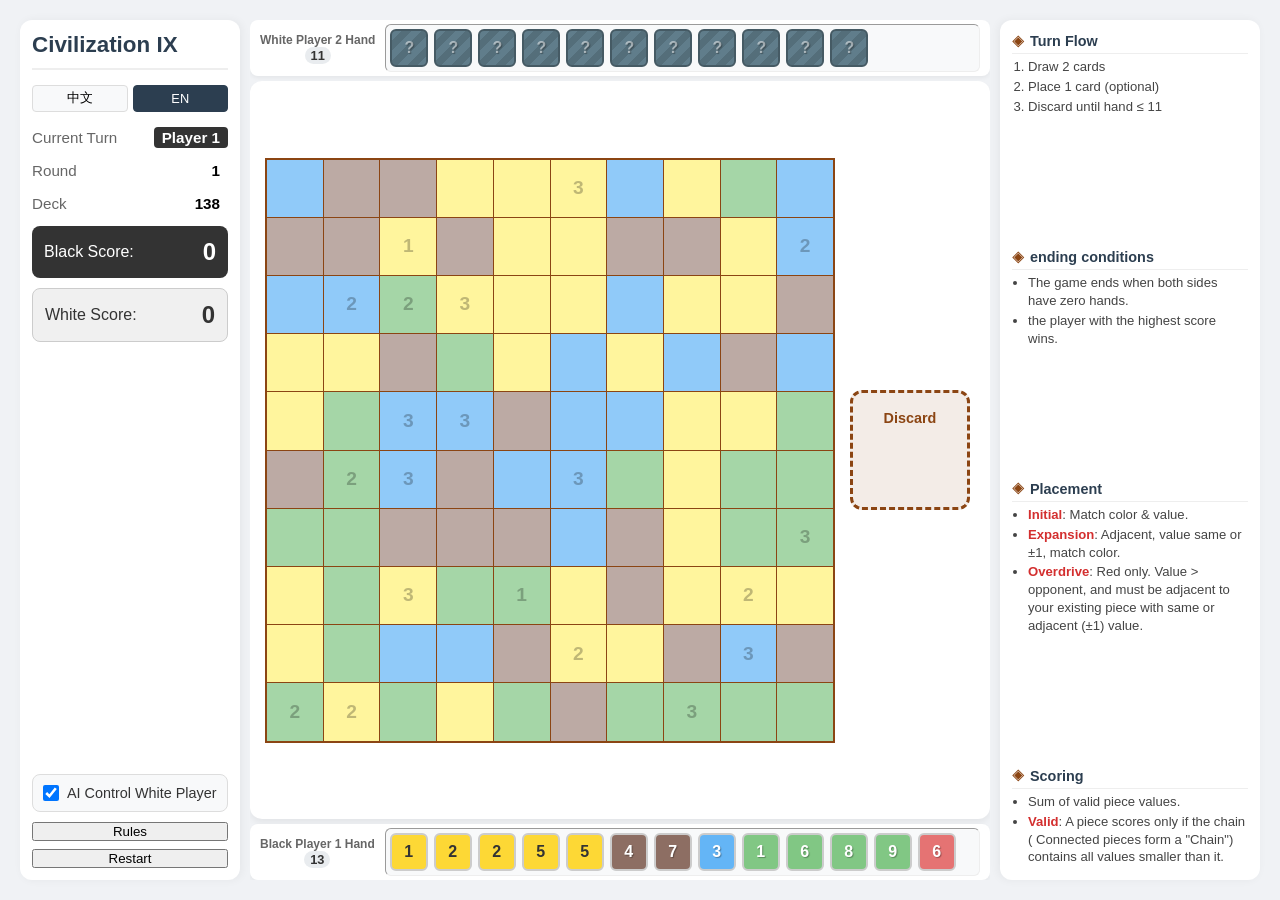
==== commit 90e5692a: "red card rule" ====
--- a/game.html
+++ b/game.html
@@ -216,7 +216,7 @@
                     <ul>
                         <li><strong>Initial</strong>: Match color & value.</li>
                         <li><strong>Expansion</strong>: Adjacent, value same or ±1, match color.</li>
-                        <li><strong>Overdrive</strong>: Red only. Value > opponent, must have support.</li>
+                        <li><strong>Overdrive</strong>: Red only. Value > opponent, and must be adjacent to your existing piece with same or adjacent (±1) value.</li>
                     </ul>
                 </section>
 
@@ -1145,7 +1145,7 @@
                     <ul>
                         <li><strong>Initial</strong>: Match color & value.</li>
                         <li><strong>Expansion</strong>: Adjacent, value same or ±1, match color.</li>
-                        <li><strong>Overdrive</strong>: Red only. Value > opponent, must have support.</li>
+                        <li><strong>Overdrive</strong>: Red only. Value > opponent, and must be adjacent to your existing piece with same or adjacent (±1) value.</li>
                     </ul>
                 </section>
                 <section class="rules-section">
